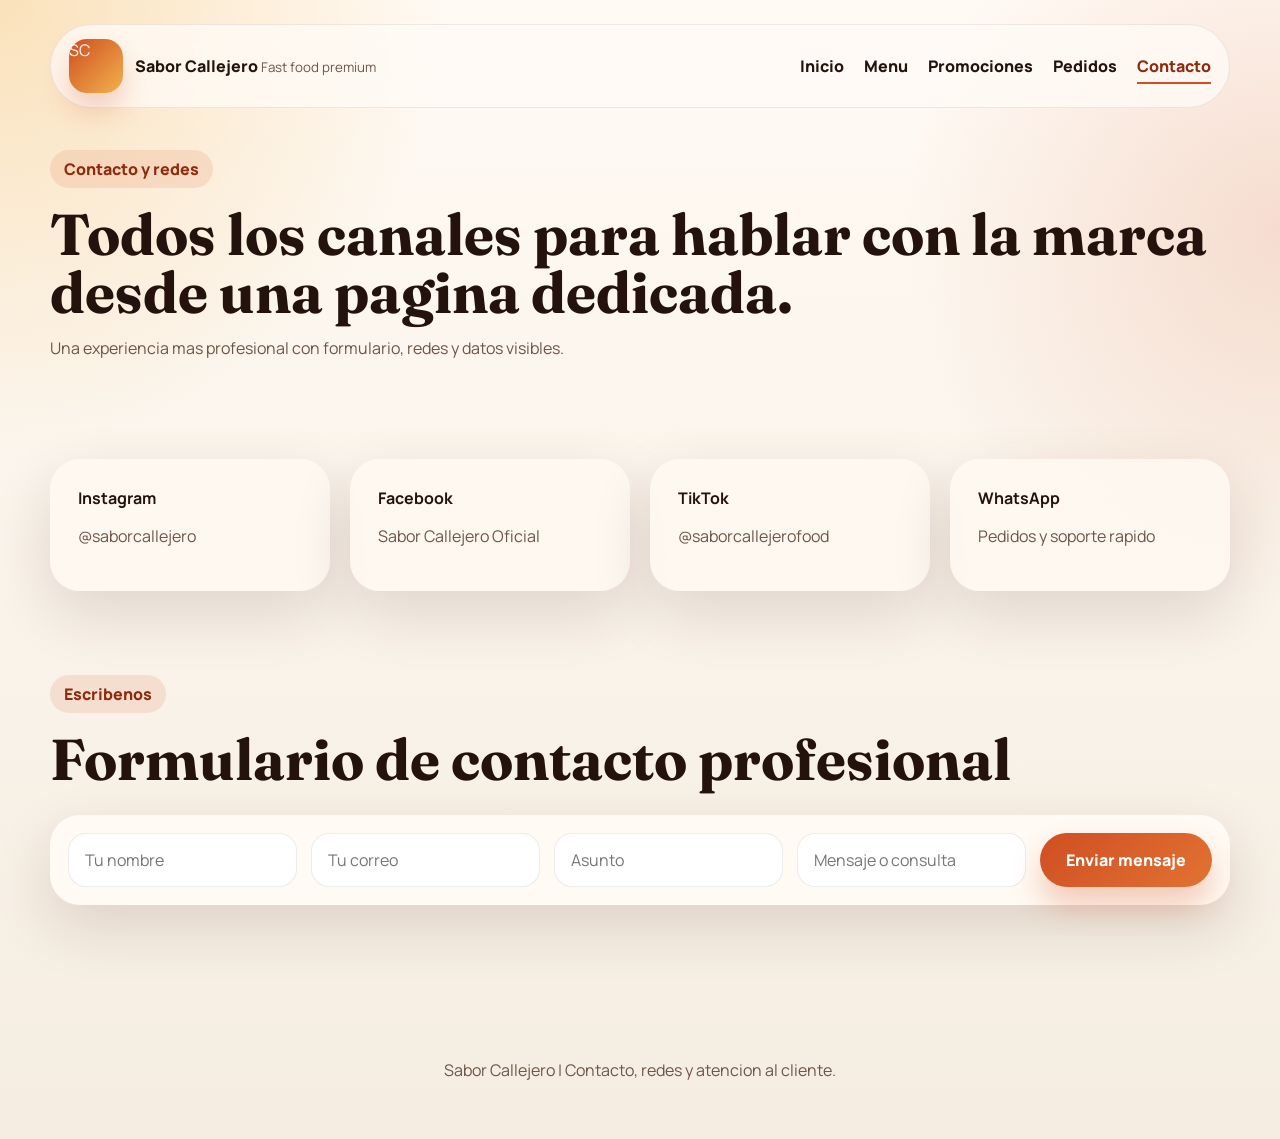
==== contacto.html @ 11f2a46c "Add files via upload" ====
<!DOCTYPE html>
<html lang="es">
<head>
  <meta charset="UTF-8">
  <meta name="viewport" content="width=device-width, initial-scale=1.0">
  <title>Sabor Callejero | Contacto</title>
  <link rel="preconnect" href="https://fonts.googleapis.com">
  <link rel="preconnect" href="https://fonts.gstatic.com" crossorigin>
  <link href="https://fonts.googleapis.com/css2?family=Fraunces:wght@600;700&family=Manrope:wght@400;500;700;800&display=swap" rel="stylesheet">
  <link rel="stylesheet" href="styles.css">
</head>
<body data-page="contacto">
  <header class="site-shell page-top">
    <nav class="navbar">
      <a class="brand" href="index.html">
        <span class="brand-mark">SC</span>
        <span>
          <strong>Sabor Callejero</strong>
          <small>Fast food premium</small>
        </span>
      </a>
      <div class="nav-links">
        <a href="index.html" data-link="inicio">Inicio</a>
        <a href="menu.html" data-link="menu">Menu</a>
        <a href="promociones.html" data-link="promociones">Promociones</a>
        <a href="pedidos.html" data-link="pedidos">Pedidos</a>
        <a href="contacto.html" data-link="contacto">Contacto</a>
      </div>
    </nav>

    <section class="page-hero">
      <span class="eyebrow">Contacto y redes</span>
      <h1>Todos los canales para hablar con la marca desde una pagina dedicada.</h1>
      <p>Una experiencia mas profesional con formulario, redes y datos visibles.</p>
    </section>
  </header>

  <main class="site-shell">
    <section class="section social-grid four-col">
      <a class="social-card" href="#" aria-label="Instagram">
        <strong>Instagram</strong>
        <p>@saborcallejero</p>
      </a>
      <a class="social-card" href="#" aria-label="Facebook">
        <strong>Facebook</strong>
        <p>Sabor Callejero Oficial</p>
      </a>
      <a class="social-card" href="#" aria-label="TikTok">
        <strong>TikTok</strong>
        <p>@saborcallejerofood</p>
      </a>
      <a class="social-card" href="#" aria-label="WhatsApp">
        <strong>WhatsApp</strong>
        <p>Pedidos y soporte rapido</p>
      </a>
    </section>

    <section class="section">
      <div class="section-heading">
        <span>Escribenos</span>
        <h2>Formulario de contacto profesional</h2>
      </div>
      <form class="booking-form" id="contactForm">
        <input type="text" name="nombre" placeholder="Tu nombre" required>
        <input type="email" name="correo" placeholder="Tu correo" required>
        <input type="text" name="asunto" placeholder="Asunto" required>
        <input type="text" name="mensaje" placeholder="Mensaje o consulta" required>
        <button type="submit" class="btn btn-primary">Enviar mensaje</button>
      </form>
      <p class="form-message" id="formMessage" aria-live="polite"></p>
    </section>
  </main>

  <footer class="footer site-shell">
    <p>Sabor Callejero | Contacto, redes y atencion al cliente.</p>
  </footer>

  <script src="script.js"></script>
</body>
</html>
---- styles.css ----
:root {
  --bg: #f5ede1;
  --surface: rgba(255, 249, 241, 0.9);
  --surface-strong: #fffaf3;
  --text: #24120d;
  --muted: #6d5548;
  --primary: #d04e22;
  --primary-dark: #8d2b0d;
  --accent: #f1b24c;
  --line: rgba(36, 18, 13, 0.08);
  --shadow: 0 22px 60px rgba(68, 31, 18, 0.14);
  --radius: 30px;
}

* {
  box-sizing: border-box;
}

body {
  margin: 0;
  font-family: "Manrope", sans-serif;
  color: var(--text);
  background:
    radial-gradient(circle at top left, rgba(241, 178, 76, 0.34), transparent 26%),
    radial-gradient(circle at right 20%, rgba(208, 78, 34, 0.16), transparent 24%),
    linear-gradient(180deg, #fffaf4 0%, var(--bg) 100%);
}

a {
  color: inherit;
  text-decoration: none;
}

button,
input {
  font: inherit;
}

.site-shell {
  width: min(1180px, calc(100% - 32px));
  margin: 0 auto;
}

.navbar {
  display: flex;
  justify-content: space-between;
  align-items: center;
  gap: 20px;
  padding: 14px 18px;
  margin-top: 24px;
  border: 1px solid var(--line);
  border-radius: 999px;
  background: rgba(255, 251, 245, 0.8);
  backdrop-filter: blur(12px);
}

.brand {
  display: flex;
  align-items: center;
  gap: 12px;
}

.brand span {
  display: block;
}

.brand strong,
.nav-links a,
.feature-card span,
.showcase-card strong,
.contact-card a,
.contact-card strong {
  font-weight: 800;
}

.brand small,
.hero-copy p,
.page-hero p,
.feature-card p,
.page-link-card p,
.menu-card p,
.promo-card p,
.contact-card p,
.social-card p,
.footer p {
  color: var(--muted);
}

.brand-mark {
  width: 54px;
  height: 54px;
  display: grid;
  place-items: center;
  border-radius: 18px;
  color: white;
  background: linear-gradient(135deg, var(--primary), var(--accent));
  box-shadow: 0 16px 28px rgba(208, 78, 34, 0.25);
}

.nav-links {
  display: flex;
  flex-wrap: wrap;
  gap: 20px;
}

.nav-links a {
  position: relative;
}

.nav-links a::after {
  content: "";
  position: absolute;
  left: 0;
  bottom: -7px;
  width: 100%;
  height: 2px;
  background: var(--primary);
  transform: scaleX(0);
  transform-origin: left;
  transition: transform 0.25s ease;
}

.nav-links a:hover::after,
.nav-links a.active::after {
  transform: scaleX(1);
}

.nav-links a.active {
  color: var(--primary-dark);
}

.hero,
.page-hero,
.section,
.footer {
  padding: 42px 0;
}

.hero-grid,
.split-section,
.feature-grid,
.page-links-grid,
.menu-grid,
.promo-grid,
.orders-grid,
.social-grid {
  display: grid;
  gap: 20px;
}

.hero-grid {
  grid-template-columns: 1.05fr 0.95fr;
  align-items: center;
  min-height: calc(100vh - 140px);
}

.eyebrow,
.section-heading span,
.showcase-badge {
  display: inline-block;
  padding: 8px 14px;
  border-radius: 999px;
  background: rgba(208, 78, 34, 0.12);
  color: var(--primary-dark);
  font-weight: 800;
}

.hero-copy h1,
.page-hero h1,
.section-heading h2,
.page-link-card h3,
.showcase-card h3,
.menu-card h3,
.promo-card h3 {
  font-family: "Fraunces", serif;
  line-height: 1;
}

.hero-copy h1 {
  font-size: clamp(3rem, 8vw, 5.8rem);
  max-width: 10ch;
  margin: 18px 0;
}

.page-hero h1,
.section-heading h2 {
  font-size: clamp(2.1rem, 5vw, 3.6rem);
  margin: 18px 0 10px;
}

.hero-actions {
  display: flex;
  flex-wrap: wrap;
  gap: 14px;
  margin-top: 28px;
}

.btn {
  min-height: 54px;
  padding: 0 22px;
  border: 0;
  border-radius: 999px;
  display: inline-flex;
  align-items: center;
  justify-content: center;
  cursor: pointer;
  font-weight: 800;
  transition: transform 0.25s ease, box-shadow 0.25s ease;
}

.btn:hover,
.page-link-card:hover,
.social-card:hover {
  transform: translateY(-2px);
}

.btn-primary {
  color: white;
  background: linear-gradient(135deg, var(--primary), #e17333);
  box-shadow: 0 18px 30px rgba(208, 78, 34, 0.28);
}

.btn-secondary {
  border: 1px solid var(--line);
  background: rgba(255, 255, 255, 0.72);
}

.hero-stage {
  position: relative;
}

.hero-card {
  position: relative;
  min-height: 480px;
  display: grid;
  place-items: center;
}

.stage-glow {
  position: absolute;
  inset: 12% 10%;
  border-radius: 34px;
  background:
    radial-gradient(circle at center, rgba(241, 178, 76, 0.7), transparent 40%),
    linear-gradient(160deg, rgba(208, 78, 34, 0.18), rgba(36, 18, 13, 0.14));
  filter: blur(18px);
}

.showcase-card,
.feature-card,
.page-link-card,
.menu-card,
.promo-card,
.contact-card,
.social-card,
.booking-form,
.mini-card {
  border-radius: var(--radius);
  box-shadow: var(--shadow);
}

.showcase-card {
  position: relative;
  width: min(380px, 90%);
  padding: 34px;
  color: white;
  background: linear-gradient(145deg, #24120d, #5a2819);
}

.showcase-card p,
.showcase-card .showcase-badge {
  color: rgba(255, 255, 255, 0.82);
}

.mini-card {
  position: absolute;
  right: 0;
  bottom: 42px;
  padding: 18px 20px;
  background: var(--surface-strong);
}

.feature-grid {
  grid-template-columns: repeat(3, 1fr);
}

.feature-card {
  padding: 24px;
  background: var(--surface-strong);
}

.feature-card span {
  color: var(--primary);
  font-size: 1.4rem;
}

.split-section .page-links-grid,
.page-links-grid {
  margin-top: 28px;
  grid-template-columns: repeat(2, 1fr);
}

.page-link-card,
.promo-card,
.contact-card,
.social-card {
  padding: 28px;
  background: var(--surface);
  transition: transform 0.25s ease, box-shadow 0.25s ease;
}

.menu-grid {
  grid-template-columns: repeat(3, 1fr);
  margin-top: 26px;
}

.menu-card {
  min-height: 220px;
  padding: 24px;
  color: white;
  display: flex;
  flex-direction: column;
  justify-content: flex-end;
}

.menu-card p {
  color: rgba(255, 255, 255, 0.84);
}

.promo-grid.three-col,
.orders-grid.three-col {
  grid-template-columns: 1.2fr 1fr 1fr;
}

.social-grid.four-col {
  grid-template-columns: repeat(4, 1fr);
}

.highlight,
.feature-card-big {
  color: white;
}

.highlight p,
.highlight small,
.highlight a,
.feature-card-big p,
.feature-card-big small {
  color: rgba(255, 255, 255, 0.82);
}

.contact-card a,
.contact-card strong {
  display: block;
  margin: 10px 0 8px;
  font-size: 1.4rem;
}

.booking-form {
  display: grid;
  grid-template-columns: repeat(5, 1fr);
  gap: 14px;
  margin-top: 26px;
  padding: 18px;
  background: var(--surface-strong);
}

.booking-form input {
  min-height: 54px;
  padding: 0 16px;
  border: 1px solid var(--line);
  border-radius: 18px;
  background: white;
}

.form-message {
  min-height: 24px;
  margin-top: 14px;
  font-weight: 800;
  color: #44703a;
}

.warm-card {
  background: linear-gradient(180deg, #cf5d31, #86321b);
  color: white;
}

.dark-card {
  background: linear-gradient(180deg, #3a241d, #1f120e);
  color: white;
}

.gold-card {
  background: linear-gradient(180deg, #efaa32, #d67119);
  color: white;
}

.green-card {
  background: linear-gradient(180deg, #668e49, #35542c);
  color: white;
}

.footer {
  text-align: center;
}

@media (max-width: 1024px) {
  .hero-grid,
  .feature-grid,
  .page-links-grid,
  .menu-grid,
  .promo-grid.three-col,
  .orders-grid.three-col,
  .social-grid.four-col,
  .booking-form {
    grid-template-columns: 1fr;
  }
}

@media (max-width: 820px) {
  .navbar,
  .nav-links {
    flex-direction: column;
  }

  .site-shell {
    width: min(100% - 22px, 1180px);
  }

  .hero-grid {
    min-height: auto;
  }

  .mini-card {
    position: static;
    margin-top: 16px;
  }
}
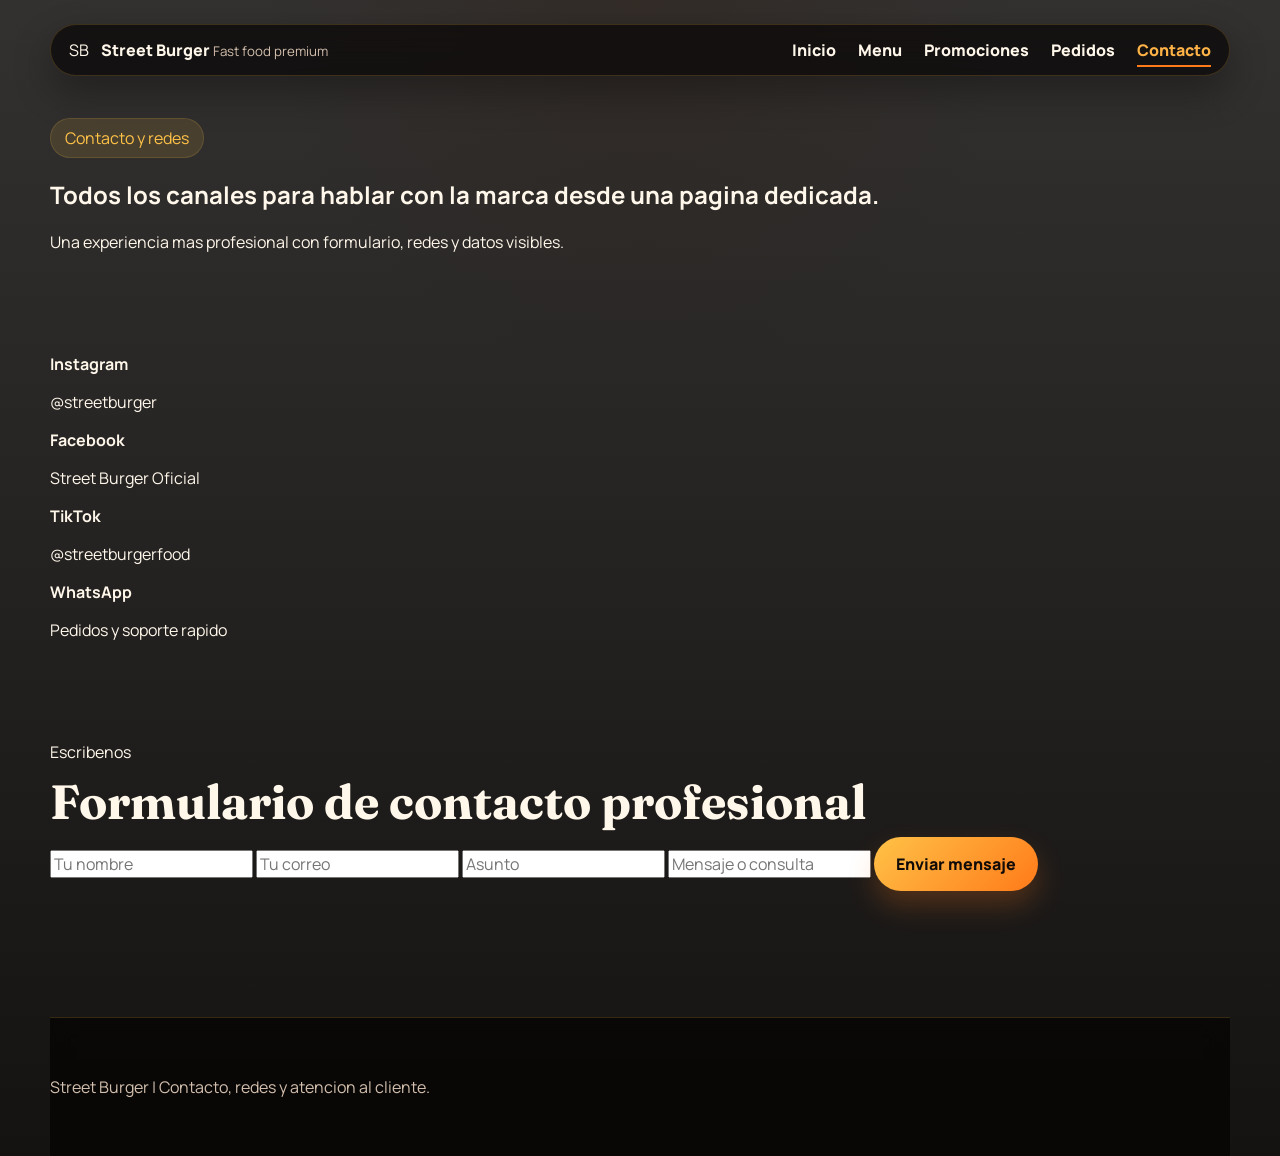
==== commit be961aab: "Add files via upload" ====
--- a/contacto.html
+++ b/contacto.html
@@ -3,7 +3,7 @@
 <head>
   <meta charset="UTF-8">
   <meta name="viewport" content="width=device-width, initial-scale=1.0">
-  <title>Sabor Callejero | Contacto</title>
+  <title>Street Burger | Contacto</title>
   <link rel="preconnect" href="https://fonts.googleapis.com">
   <link rel="preconnect" href="https://fonts.gstatic.com" crossorigin>
   <link href="https://fonts.googleapis.com/css2?family=Fraunces:wght@600;700&family=Manrope:wght@400;500;700;800&display=swap" rel="stylesheet">
@@ -13,9 +13,9 @@
   <header class="site-shell page-top">
     <nav class="navbar">
       <a class="brand" href="index.html">
-        <span class="brand-mark">SC</span>
+        <span class="brand-mark">SB</span>
         <span>
-          <strong>Sabor Callejero</strong>
+          <strong>Street Burger</strong>
           <small>Fast food premium</small>
         </span>
       </a>
@@ -39,15 +39,15 @@
     <section class="section social-grid four-col">
       <a class="social-card" href="#" aria-label="Instagram">
         <strong>Instagram</strong>
-        <p>@saborcallejero</p>
+        <p>@streetburger</p>
       </a>
       <a class="social-card" href="#" aria-label="Facebook">
         <strong>Facebook</strong>
-        <p>Sabor Callejero Oficial</p>
+        <p>Street Burger Oficial</p>
       </a>
       <a class="social-card" href="#" aria-label="TikTok">
         <strong>TikTok</strong>
-        <p>@saborcallejerofood</p>
+        <p>@streetburgerfood</p>
       </a>
       <a class="social-card" href="#" aria-label="WhatsApp">
         <strong>WhatsApp</strong>
@@ -72,7 +72,7 @@
   </main>
 
   <footer class="footer site-shell">
-    <p>Sabor Callejero | Contacto, redes y atencion al cliente.</p>
+    <p>Street Burger | Contacto, redes y atencion al cliente.</p>
   </footer>
 
   <script src="script.js"></script>
--- a/styles.css
+++ b/styles.css
@@ -1,19 +1,26 @@
 :root {
-  --bg: #f5ede1;
-  --surface: rgba(255, 249, 241, 0.9);
-  --surface-strong: #fffaf3;
-  --text: #24120d;
-  --muted: #6d5548;
-  --primary: #d04e22;
-  --primary-dark: #8d2b0d;
-  --accent: #f1b24c;
-  --line: rgba(36, 18, 13, 0.08);
-  --shadow: 0 22px 60px rgba(68, 31, 18, 0.14);
-  --radius: 30px;
+  --bg: #090706;
+  --surface: rgba(18, 13, 10, 0.86);
+  --surface-strong: rgba(26, 18, 14, 0.92);
+  --surface-soft: rgba(255, 255, 255, 0.06);
+  --text: #fff7ea;
+  --muted: #d3bfae;
+  --primary: #ff7a1a;
+  --primary-dark: #ffb347;
+  --accent: #ffc247;
+  --dark: #0d0907;
+  --green: #9bd57b;
+  --line: rgba(255, 194, 71, 0.18);
+  --shadow: 0 24px 60px rgba(0, 0, 0, 0.42);
+  --radius: 28px;
 }
 
 * {
   box-sizing: border-box;
+}
+
+html {
+  scroll-behavior: smooth;
 }
 
 body {
@@ -21,9 +28,9 @@
   font-family: "Manrope", sans-serif;
   color: var(--text);
   background:
-    radial-gradient(circle at top left, rgba(241, 178, 76, 0.34), transparent 26%),
-    radial-gradient(circle at right 20%, rgba(208, 78, 34, 0.16), transparent 24%),
-    linear-gradient(180deg, #fffaf4 0%, var(--bg) 100%);
+    linear-gradient(180deg, rgba(6, 4, 3, 0.82), rgba(6, 4, 3, 0.94)),
+    radial-gradient(circle at top center, rgba(255, 122, 26, 0.22), transparent 28%),
+    url("Productos/Fondo Pagina Web.png") center/cover fixed no-repeat;
 }
 
 a {
@@ -32,7 +39,8 @@
 }
 
 button,
-input {
+input,
+textarea {
   font: inherit;
 }
 
@@ -50,8 +58,9 @@
   margin-top: 24px;
   border: 1px solid var(--line);
   border-radius: 999px;
-  background: rgba(255, 251, 245, 0.8);
-  backdrop-filter: blur(12px);
+  background: rgba(10, 8, 7, 0.74);
+  backdrop-filter: blur(14px);
+  box-shadow: 0 16px 38px rgba(0, 0, 0, 0.32);
 }
 
 .brand {
@@ -60,47 +69,45 @@
   gap: 12px;
 }
 
-.brand span {
+.brand-copy {
   display: block;
 }
 
 .brand strong,
 .nav-links a,
-.feature-card span,
-.showcase-card strong,
-.contact-card a,
-.contact-card strong {
+.section-tag,
+.slider-btn,
+.price-row strong,
+.price-row span {
   font-weight: 800;
+}
+
+.brand-logo {
+  width: 78px;
+  height: 78px;
+  object-fit: cover;
+  border-radius: 18px;
+  border: 2px solid rgba(255, 194, 71, 0.35);
+  background: rgba(255, 255, 255, 0.04);
+  box-shadow: 0 18px 30px rgba(0, 0, 0, 0.35);
 }
 
 .brand small,
 .hero-copy p,
-.page-hero p,
-.feature-card p,
-.page-link-card p,
-.menu-card p,
-.promo-card p,
-.contact-card p,
-.social-card p,
-.footer p {
+.content-card p,
+.product-feature p,
+.catalog-card p,
+.team-card p,
+.footer p,
+.social-link span:last-child,
+.logo-card span:last-child {
   color: var(--muted);
 }
 
-.brand-mark {
-  width: 54px;
-  height: 54px;
-  display: grid;
-  place-items: center;
-  border-radius: 18px;
-  color: white;
-  background: linear-gradient(135deg, var(--primary), var(--accent));
-  box-shadow: 0 16px 28px rgba(208, 78, 34, 0.25);
-}
-
 .nav-links {
   display: flex;
   flex-wrap: wrap;
-  gap: 20px;
+  gap: 22px;
 }
 
 .nav-links a {
@@ -111,7 +118,7 @@
   content: "";
   position: absolute;
   left: 0;
-  bottom: -7px;
+  bottom: -6px;
   width: 100%;
   height: 2px;
   background: var(--primary);
@@ -129,70 +136,606 @@
   color: var(--primary-dark);
 }
 
-.hero,
 .page-hero,
 .section,
 .footer {
   padding: 42px 0;
 }
 
-.hero-grid,
-.split-section,
-.feature-grid,
-.page-links-grid,
-.menu-grid,
-.promo-grid,
-.orders-grid,
-.social-grid {
-  display: grid;
-  gap: 20px;
-}
-
-.hero-grid {
-  grid-template-columns: 1.05fr 0.95fr;
-  align-items: center;
-  min-height: calc(100vh - 140px);
+.compact-hero {
+  padding-bottom: 24px;
+}
+
+.hero-copy h1,
+.section-heading h2,
+.slide-content h2,
+.content-card h2 {
+  font-family: "Fraunces", serif;
+  line-height: 1.05;
+}
+
+.hero-copy h1 {
+  font-size: clamp(2.8rem, 7vw, 5.4rem);
+  max-width: 12ch;
+  margin: 14px 0 18px;
+}
+
+.section-heading h2,
+.content-card h2 {
+  font-size: clamp(1.9rem, 4vw, 3rem);
+  margin: 14px 0 10px;
 }
 
 .eyebrow,
-.section-heading span,
-.showcase-badge {
+.section-tag {
   display: inline-block;
   padding: 8px 14px;
   border-radius: 999px;
-  background: rgba(208, 78, 34, 0.12);
-  color: var(--primary-dark);
+  color: var(--accent);
+  background: rgba(255, 194, 71, 0.12);
+  border: 1px solid rgba(255, 194, 71, 0.14);
+}
+
+.two-col,
+.feature-grid,
+.catalog-grid,
+.team-grid,
+.footer-grid,
+.contact-layout {
+  display: grid;
+  gap: 20px;
+}
+
+.two-col,
+.contact-layout {
+  grid-template-columns: repeat(2, 1fr);
+}
+
+.feature-grid {
+  grid-template-columns: repeat(3, 1fr);
+}
+
+.catalog-grid {
+  grid-template-columns: repeat(4, 1fr);
+}
+
+.team-grid {
+  grid-template-columns: repeat(3, 1fr);
+}
+
+.footer-grid {
+  grid-template-columns: 1.1fr 0.9fr;
+}
+
+.content-card,
+.product-feature,
+.catalog-card,
+.team-card,
+.logo-card,
+.social-link,
+.contact-form,
+.map-frame,
+.video-frame,
+.slider,
+.slide,
+.slider-btn {
+  box-shadow: var(--shadow);
+}
+
+.content-card,
+.product-feature,
+.catalog-card,
+.team-card,
+.contact-form,
+.map-frame,
+.video-frame {
+  padding: 28px;
+  border-radius: var(--radius);
+  background: var(--surface);
+  border: 1px solid rgba(255, 194, 71, 0.08);
+  backdrop-filter: blur(8px);
+}
+
+.accent-card {
+  background: linear-gradient(145deg, rgba(255, 122, 26, 0.24), rgba(46, 17, 8, 0.94));
+  color: white;
+  border: 1px solid rgba(255, 194, 71, 0.18);
+}
+
+.accent-card p {
+  color: rgba(255, 255, 255, 0.82);
+}
+
+.slider {
+  position: relative;
+  overflow: hidden;
+  border-radius: 32px;
+  background: rgba(12, 9, 7, 0.92);
+  border: 1px solid rgba(255, 194, 71, 0.14);
+}
+
+.slides {
+  position: relative;
+  min-height: 420px;
+}
+
+.slide {
+  position: absolute;
+  inset: 0;
+  opacity: 0;
+  transition: opacity 0.45s ease;
+  display: grid;
+  align-items: end;
+  padding: 32px;
+  background-size: cover;
+  background-position: center;
+}
+
+.slide.active {
+  opacity: 1;
+  position: relative;
+}
+
+.slide::before {
+  content: "";
+  position: absolute;
+  inset: 0;
+  background:
+    radial-gradient(circle at top right, rgba(255, 255, 255, 0.12), transparent 25%),
+    linear-gradient(180deg, rgba(15, 10, 8, 0.08), rgba(15, 10, 8, 0.64));
+}
+
+.theme-fire {
+  background:
+    linear-gradient(135deg, rgba(209, 76, 34, 0.55), rgba(243, 180, 74, 0.35)),
+    radial-gradient(circle at 20% 20%, rgba(255, 255, 255, 0.2), transparent 24%),
+    linear-gradient(160deg, #5c2414, #d14c22);
+}
+
+.theme-night {
+  background:
+    linear-gradient(135deg, rgba(36, 19, 15, 0.48), rgba(89, 42, 27, 0.42)),
+    radial-gradient(circle at 80% 24%, rgba(243, 180, 74, 0.24), transparent 24%),
+    linear-gradient(160deg, #1f120e, #4a281d);
+}
+
+.theme-gold {
+  background:
+    linear-gradient(135deg, rgba(243, 180, 74, 0.46), rgba(209, 76, 34, 0.3)),
+    radial-gradient(circle at 16% 18%, rgba(255, 255, 255, 0.18), transparent 24%),
+    linear-gradient(160deg, #8f4f1a, #f3b44a);
+}
+
+.theme-green {
+  background:
+    linear-gradient(135deg, rgba(85, 116, 69, 0.48), rgba(35, 18, 13, 0.3)),
+    radial-gradient(circle at 82% 20%, rgba(255, 255, 255, 0.16), transparent 22%),
+    linear-gradient(160deg, #314029, #557445);
+}
+
+.slide-content {
+  position: relative;
+  z-index: 1;
+  max-width: 700px;
+  color: white;
+}
+
+.slide-content small {
+  display: inline-block;
+  margin-bottom: 12px;
+  padding: 8px 12px;
+  border-radius: 999px;
+  background: rgba(255, 255, 255, 0.14);
+}
+
+.slide-content h2 {
+  margin: 0;
+  font-size: clamp(2rem, 4vw, 3.2rem);
+}
+
+.slider-controls {
+  position: absolute;
+  left: 24px;
+  right: 24px;
+  bottom: 24px;
+  display: flex;
+  justify-content: space-between;
+  align-items: center;
+  gap: 12px;
+  z-index: 2;
+}
+
+.slider-btn {
+  width: 48px;
+  height: 48px;
+  border: 0;
+  border-radius: 50%;
+  cursor: pointer;
+  color: white;
+  background: rgba(255, 255, 255, 0.16);
+  backdrop-filter: blur(8px);
+}
+
+.slider-dots {
+  display: flex;
+  gap: 10px;
+}
+
+.slider-dots button {
+  width: 12px;
+  height: 12px;
+  border: 0;
+  border-radius: 50%;
+  background: rgba(255, 255, 255, 0.45);
+  cursor: pointer;
+}
+
+.slider-dots button.active {
+  background: white;
+}
+
+.product-feature,
+.catalog-card,
+.team-card {
+  transition: transform 0.25s ease, box-shadow 0.25s ease;
+}
+
+.product-feature:hover,
+.catalog-card:hover,
+.team-card:hover,
+.logo-card:hover,
+.social-link:hover {
+  transform: translateY(-4px);
+  box-shadow: 0 22px 42px rgba(0, 0, 0, 0.35);
+}
+
+.catalog-card {
+  cursor: pointer;
+}
+
+.catalog-card:focus-visible {
+  outline: 3px solid rgba(255, 122, 26, 0.45);
+  outline-offset: 4px;
+}
+
+.product-image {
+  width: 100%;
+  height: 210px;
+  object-fit: cover;
+  object-position: center;
+  display: block;
+  margin-bottom: 18px;
+  border-radius: 22px;
+}
+
+.feature-image {
+  width: 100%;
+  height: 210px;
+  object-fit: cover;
+  object-position: center;
+  display: block;
+  margin-bottom: 18px;
+  border-radius: 22px;
+}
+
+.thumb {
+  height: 210px;
+  border-radius: 22px;
+  margin-bottom: 18px;
+  position: relative;
+  overflow: hidden;
+}
+
+.thumb::before,
+.thumb::after {
+  content: "";
+  position: absolute;
+  border-radius: 50%;
+}
+
+.thumb-burger {
+  background: linear-gradient(160deg, #f5b667, #cf5a2f);
+}
+
+.thumb-burger::before {
+  width: 140px;
+  height: 140px;
+  left: 50%;
+  top: 42px;
+  transform: translateX(-50%);
+  background: linear-gradient(180deg, #ffd48e, #db8d44);
+  box-shadow:
+    0 34px 0 0 #5d2d1f,
+    0 18px 0 0 #71a147,
+    0 26px 0 0 #f8d562,
+    0 46px 0 0 #c47224;
+}
+
+.thumb-dog {
+  background: linear-gradient(160deg, #f4c66d, #d56e1a);
+}
+
+.thumb-dog::before {
+  width: 170px;
+  height: 70px;
+  left: 50%;
+  top: 70px;
+  transform: translateX(-50%);
+  background: linear-gradient(180deg, #f7d486, #d88b44);
+  box-shadow: 0 0 0 14px rgba(120, 54, 22, 0.35);
+}
+
+.thumb-wings {
+  background: linear-gradient(160deg, #7e351e, #2f1912);
+}
+
+.thumb-wings::before,
+.thumb-wings::after {
+  width: 80px;
+  height: 80px;
+  top: 66px;
+  background: linear-gradient(180deg, #f2a64d, #c96322);
+}
+
+.thumb-wings::before {
+  left: 70px;
+}
+
+.thumb-wings::after {
+  right: 70px;
+}
+
+.thumb-fries {
+  background: linear-gradient(160deg, #efb948, #9c4f1f);
+}
+
+.thumb-fries::before {
+  width: 110px;
+  height: 120px;
+  left: 50%;
+  top: 54px;
+  transform: translateX(-50%);
+  border-radius: 20px 20px 34px 34px;
+  background: linear-gradient(180deg, #d34a25, #8d2b0d);
+}
+
+.thumb-fries::after {
+  width: 90px;
+  height: 90px;
+  left: 50%;
+  top: 30px;
+  transform: translateX(-50%);
+  background:
+    linear-gradient(90deg, #ffd55f 0 18%, transparent 18% 24%, #ffd55f 24% 42%, transparent 42% 48%, #ffd55f 48% 66%, transparent 66% 72%, #ffd55f 72% 90%, transparent 90%);
+}
+
+.thumb-combo {
+  background: linear-gradient(160deg, #4f2a1e, #d14c22);
+}
+
+.thumb-combo::before {
+  width: 120px;
+  height: 120px;
+  left: 30px;
+  top: 46px;
+  background: linear-gradient(180deg, #ffd48e, #db8d44);
+  box-shadow:
+    0 30px 0 0 #5d2d1f,
+    0 16px 0 0 #71a147,
+    0 22px 0 0 #f8d562,
+    0 40px 0 0 #c47224;
+}
+
+.thumb-combo::after {
+  width: 74px;
+  height: 110px;
+  right: 42px;
+  top: 52px;
+  border-radius: 18px;
+  background: linear-gradient(180deg, #f3b44a, #b44e12);
+}
+
+.thumb-drink {
+  background: linear-gradient(160deg, #55342a, #e4a53c);
+}
+
+.thumb-drink::before {
+  width: 82px;
+  height: 136px;
+  left: 50%;
+  top: 36px;
+  transform: translateX(-50%);
+  border-radius: 18px 18px 28px 28px;
+  background: linear-gradient(180deg, #fff8e6, #d14c22);
+}
+
+.thumb-drink::after {
+  width: 6px;
+  height: 82px;
+  left: calc(50% + 24px);
+  top: 20px;
+  background: white;
+}
+
+.price-row {
+  display: flex;
+  justify-content: space-between;
+  align-items: center;
+  gap: 10px;
+  margin-top: 14px;
+}
+
+.price-row span {
+  padding: 6px 10px;
+  border-radius: 999px;
+  color: white;
+  background: linear-gradient(135deg, var(--primary), #ef7a33);
+}
+
+.product-modal {
+  position: fixed;
+  inset: 0;
+  display: none;
+  align-items: center;
+  justify-content: center;
+  padding: 20px;
+  z-index: 1000;
+}
+
+.product-modal.open {
+  display: flex;
+}
+
+.product-modal-backdrop {
+  position: absolute;
+  inset: 0;
+  background: rgba(17, 10, 8, 0.72);
+  backdrop-filter: blur(4px);
+}
+
+.product-modal-card {
+  position: relative;
+  z-index: 1;
+  width: min(980px, 100%);
+  max-height: 90vh;
+  overflow: auto;
+  padding: 28px;
+  border-radius: 30px;
+  background: rgba(18, 13, 10, 0.97);
+  border: 1px solid rgba(255, 194, 71, 0.16);
+  box-shadow: 0 30px 70px rgba(0, 0, 0, 0.28);
+}
+
+.product-modal-layout {
+  display: grid;
+  grid-template-columns: 1fr 1fr;
+  gap: 24px;
+  align-items: center;
+}
+
+.product-modal-media .product-image,
+.product-modal-media .thumb {
+  width: 100%;
+  height: 320px;
+  margin-bottom: 0;
+}
+
+.modal-close {
+  position: absolute;
+  top: 14px;
+  right: 14px;
+  width: 42px;
+  height: 42px;
+  border: 0;
+  border-radius: 50%;
+  color: white;
+  background: linear-gradient(135deg, var(--primary), #ef7a33);
+  cursor: pointer;
+  font-size: 1.5rem;
+  line-height: 1;
+}
+
+.modal-description,
+.modal-message {
+  color: var(--muted);
+  line-height: 1.7;
+}
+
+.modal-message {
+  padding: 16px 18px;
+  border-left: 4px solid var(--primary);
+  border-radius: 0 18px 18px 0;
+  background: rgba(255, 122, 26, 0.1);
+}
+
+.modal-meta {
+  display: flex;
+  flex-wrap: wrap;
+  gap: 12px;
+  align-items: center;
+  margin: 18px 0 22px;
+}
+
+.modal-meta strong {
+  font-size: 1.5rem;
+}
+
+.modal-meta span {
+  padding: 8px 12px;
+  border-radius: 999px;
+  color: white;
   font-weight: 800;
-}
-
-.hero-copy h1,
-.page-hero h1,
-.section-heading h2,
-.page-link-card h3,
-.showcase-card h3,
-.menu-card h3,
-.promo-card h3 {
-  font-family: "Fraunces", serif;
-  line-height: 1;
-}
-
-.hero-copy h1 {
-  font-size: clamp(3rem, 8vw, 5.8rem);
-  max-width: 10ch;
-  margin: 18px 0;
-}
-
-.page-hero h1,
-.section-heading h2 {
-  font-size: clamp(2.1rem, 5vw, 3.6rem);
-  margin: 18px 0 10px;
-}
-
-.hero-actions {
-  display: flex;
-  flex-wrap: wrap;
+  background: linear-gradient(135deg, var(--primary), #ef7a33);
+}
+
+.modal-order-btn {
+  display: inline-flex;
+}
+
+.team-card .avatar {
+  width: 76px;
+  height: 76px;
+  display: grid;
+  place-items: center;
+  margin-bottom: 16px;
+  border-radius: 20px;
+  color: white;
+  font-weight: 800;
+  font-size: 1.2rem;
+}
+
+.team-member-card {
+  cursor: pointer;
+}
+
+.team-member-card:focus-visible {
+  outline: 3px solid rgba(255, 122, 26, 0.45);
+  outline-offset: 4px;
+}
+
+.avatar-one {
+  background: linear-gradient(135deg, var(--primary), #f08b4d);
+}
+
+.avatar-two {
+  background: linear-gradient(135deg, #3a241d, #7a4a39);
+}
+
+.avatar-three {
+  background: linear-gradient(135deg, #557445, #8da15c);
+}
+
+.video-frame iframe,
+.map-frame iframe {
+  width: 100%;
+  min-height: 420px;
+  border: 0;
+  border-radius: 22px;
+}
+
+.contact-form {
+  display: grid;
   gap: 14px;
-  margin-top: 28px;
+}
+
+.contact-form input,
+.contact-form textarea {
+  width: 100%;
+  padding: 16px 18px;
+  border: 1px solid var(--line);
+  border-radius: 18px;
+  color: var(--text);
+  background: rgba(255, 255, 255, 0.06);
+}
+
+.contact-form input::placeholder,
+.contact-form textarea::placeholder {
+  color: rgba(255, 247, 234, 0.62);
+}
+
+.contact-form textarea {
+  min-height: 160px;
+  resize: vertical;
 }
 
 .btn {
@@ -200,224 +743,164 @@
   padding: 0 22px;
   border: 0;
   border-radius: 999px;
+  color: #120c08;
+  font-weight: 800;
+  background: linear-gradient(135deg, var(--accent), var(--primary));
+  cursor: pointer;
+  box-shadow: 0 14px 28px rgba(255, 122, 26, 0.24);
+}
+
+.form-message {
+  min-height: 24px;
+  margin-top: 12px;
+  color: var(--green);
+  font-weight: 800;
+}
+
+.footer {
+  margin-top: 32px;
+  background: rgba(7, 5, 4, 0.82);
+  border-top: 1px solid var(--line);
+  backdrop-filter: blur(10px);
+}
+
+.reference-logos,
+.social-links {
+  display: flex;
+  flex-wrap: wrap;
+  gap: 14px;
+  margin-top: 16px;
+}
+
+.logo-card,
+.social-link {
   display: inline-flex;
   align-items: center;
+  gap: 12px;
+  padding: 14px 16px;
+  border-radius: 18px;
+  background: rgba(255, 255, 255, 0.05);
+  border: 1px solid rgba(255, 194, 71, 0.08);
+}
+
+.footer-logo-image,
+.footer-social-image {
+  width: 46px;
+  height: 46px;
+  object-fit: contain;
+  display: block;
+  border-radius: 12px;
+  background: rgba(255, 255, 255, 0.96);
+  padding: 4px;
+}
+
+.team-modal {
+  position: fixed;
+  inset: 0;
+  display: none;
+  align-items: center;
   justify-content: center;
-  cursor: pointer;
-  font-weight: 800;
-  transition: transform 0.25s ease, box-shadow 0.25s ease;
-}
-
-.btn:hover,
-.page-link-card:hover,
-.social-card:hover {
-  transform: translateY(-2px);
-}
-
-.btn-primary {
-  color: white;
-  background: linear-gradient(135deg, var(--primary), #e17333);
-  box-shadow: 0 18px 30px rgba(208, 78, 34, 0.28);
-}
-
-.btn-secondary {
-  border: 1px solid var(--line);
-  background: rgba(255, 255, 255, 0.72);
-}
-
-.hero-stage {
+  padding: 20px;
+  z-index: 1000;
+}
+
+.team-modal.open {
+  display: flex;
+}
+
+.team-modal-backdrop {
+  position: absolute;
+  inset: 0;
+  background: rgba(17, 10, 8, 0.72);
+  backdrop-filter: blur(4px);
+}
+
+.team-modal-card {
   position: relative;
-}
-
-.hero-card {
-  position: relative;
-  min-height: 480px;
+  z-index: 1;
+  width: min(920px, 100%);
+  max-height: 90vh;
+  overflow: auto;
+  padding: 28px;
+  border-radius: 30px;
+  background: rgba(18, 13, 10, 0.97);
+  border: 1px solid rgba(255, 194, 71, 0.16);
+  box-shadow: 0 30px 70px rgba(0, 0, 0, 0.28);
+}
+
+.team-modal-layout {
+  display: grid;
+  grid-template-columns: 0.95fr 1.05fr;
+  gap: 24px;
+  align-items: center;
+}
+
+.certificate-visual {
+  display: flex;
+  align-items: center;
+  justify-content: center;
+}
+
+.certificate-sheet {
+  width: 100%;
+  min-height: 320px;
+  padding: 28px;
+  border-radius: 26px;
+  border: 2px solid rgba(255, 194, 71, 0.26);
+  background:
+    linear-gradient(180deg, rgba(255, 194, 71, 0.14), rgba(255, 255, 255, 0.03)),
+    rgba(255, 248, 233, 0.08);
+  box-shadow: inset 0 0 0 1px rgba(255, 194, 71, 0.1);
+  text-align: center;
+}
+
+.certificate-sheet strong {
+  display: block;
+  margin: 18px 0 12px;
+  font-size: 1.4rem;
+  color: var(--accent);
+}
+
+.certificate-sheet p {
+  color: var(--text);
+  line-height: 1.6;
+}
+
+.certificate-seal {
+  width: 82px;
+  height: 82px;
   display: grid;
   place-items: center;
-}
-
-.stage-glow {
-  position: absolute;
-  inset: 12% 10%;
-  border-radius: 34px;
-  background:
-    radial-gradient(circle at center, rgba(241, 178, 76, 0.7), transparent 40%),
-    linear-gradient(160deg, rgba(208, 78, 34, 0.18), rgba(36, 18, 13, 0.14));
-  filter: blur(18px);
-}
-
-.showcase-card,
-.feature-card,
-.page-link-card,
-.menu-card,
-.promo-card,
-.contact-card,
-.social-card,
-.booking-form,
-.mini-card {
-  border-radius: var(--radius);
-  box-shadow: var(--shadow);
-}
-
-.showcase-card {
-  position: relative;
-  width: min(380px, 90%);
-  padding: 34px;
-  color: white;
-  background: linear-gradient(145deg, #24120d, #5a2819);
-}
-
-.showcase-card p,
-.showcase-card .showcase-badge {
-  color: rgba(255, 255, 255, 0.82);
-}
-
-.mini-card {
-  position: absolute;
-  right: 0;
-  bottom: 42px;
-  padding: 18px 20px;
-  background: var(--surface-strong);
-}
-
-.feature-grid {
-  grid-template-columns: repeat(3, 1fr);
-}
-
-.feature-card {
-  padding: 24px;
-  background: var(--surface-strong);
-}
-
-.feature-card span {
-  color: var(--primary);
-  font-size: 1.4rem;
-}
-
-.split-section .page-links-grid,
-.page-links-grid {
-  margin-top: 28px;
-  grid-template-columns: repeat(2, 1fr);
-}
-
-.page-link-card,
-.promo-card,
-.contact-card,
-.social-card {
-  padding: 28px;
-  background: var(--surface);
-  transition: transform 0.25s ease, box-shadow 0.25s ease;
-}
-
-.menu-grid {
-  grid-template-columns: repeat(3, 1fr);
-  margin-top: 26px;
-}
-
-.menu-card {
-  min-height: 220px;
-  padding: 24px;
-  color: white;
-  display: flex;
-  flex-direction: column;
-  justify-content: flex-end;
-}
-
-.menu-card p {
-  color: rgba(255, 255, 255, 0.84);
-}
-
-.promo-grid.three-col,
-.orders-grid.three-col {
-  grid-template-columns: 1.2fr 1fr 1fr;
-}
-
-.social-grid.four-col {
-  grid-template-columns: repeat(4, 1fr);
-}
-
-.highlight,
-.feature-card-big {
-  color: white;
-}
-
-.highlight p,
-.highlight small,
-.highlight a,
-.feature-card-big p,
-.feature-card-big small {
-  color: rgba(255, 255, 255, 0.82);
-}
-
-.contact-card a,
-.contact-card strong {
-  display: block;
-  margin: 10px 0 8px;
-  font-size: 1.4rem;
-}
-
-.booking-form {
-  display: grid;
-  grid-template-columns: repeat(5, 1fr);
-  gap: 14px;
-  margin-top: 26px;
-  padding: 18px;
-  background: var(--surface-strong);
-}
-
-.booking-form input {
-  min-height: 54px;
-  padding: 0 16px;
-  border: 1px solid var(--line);
-  border-radius: 18px;
-  background: white;
-}
-
-.form-message {
-  min-height: 24px;
-  margin-top: 14px;
+  margin: 0 auto;
+  border-radius: 50%;
+  color: #120c08;
   font-weight: 800;
-  color: #44703a;
-}
-
-.warm-card {
-  background: linear-gradient(180deg, #cf5d31, #86321b);
-  color: white;
-}
-
-.dark-card {
-  background: linear-gradient(180deg, #3a241d, #1f120e);
-  color: white;
-}
-
-.gold-card {
-  background: linear-gradient(180deg, #efaa32, #d67119);
-  color: white;
-}
-
-.green-card {
-  background: linear-gradient(180deg, #668e49, #35542c);
-  color: white;
-}
-
-.footer {
-  text-align: center;
+  background: linear-gradient(135deg, var(--accent), var(--primary));
+  box-shadow: 0 16px 30px rgba(255, 122, 26, 0.24);
 }
 
 @media (max-width: 1024px) {
-  .hero-grid,
+  .catalog-grid {
+    grid-template-columns: repeat(2, 1fr);
+  }
+}
+
+@media (max-width: 900px) {
+  .two-col,
   .feature-grid,
-  .page-links-grid,
-  .menu-grid,
-  .promo-grid.three-col,
-  .orders-grid.three-col,
-  .social-grid.four-col,
-  .booking-form {
+  .team-grid,
+  .footer-grid,
+  .contact-layout {
     grid-template-columns: 1fr;
   }
-}
-
-@media (max-width: 820px) {
+
+  .product-modal-layout,
+  .team-modal-layout {
+    grid-template-columns: 1fr;
+  }
+}
+
+@media (max-width: 760px) {
   .navbar,
   .nav-links {
     flex-direction: column;
@@ -427,12 +910,15 @@
     width: min(100% - 22px, 1180px);
   }
 
-  .hero-grid {
-    min-height: auto;
+  .catalog-grid {
+    grid-template-columns: 1fr;
   }
 
-  .mini-card {
-    position: static;
-    margin-top: 16px;
+  .slides {
+    min-height: 340px;
   }
-}
+
+  .slide {
+    padding: 24px;
+  }
+}
